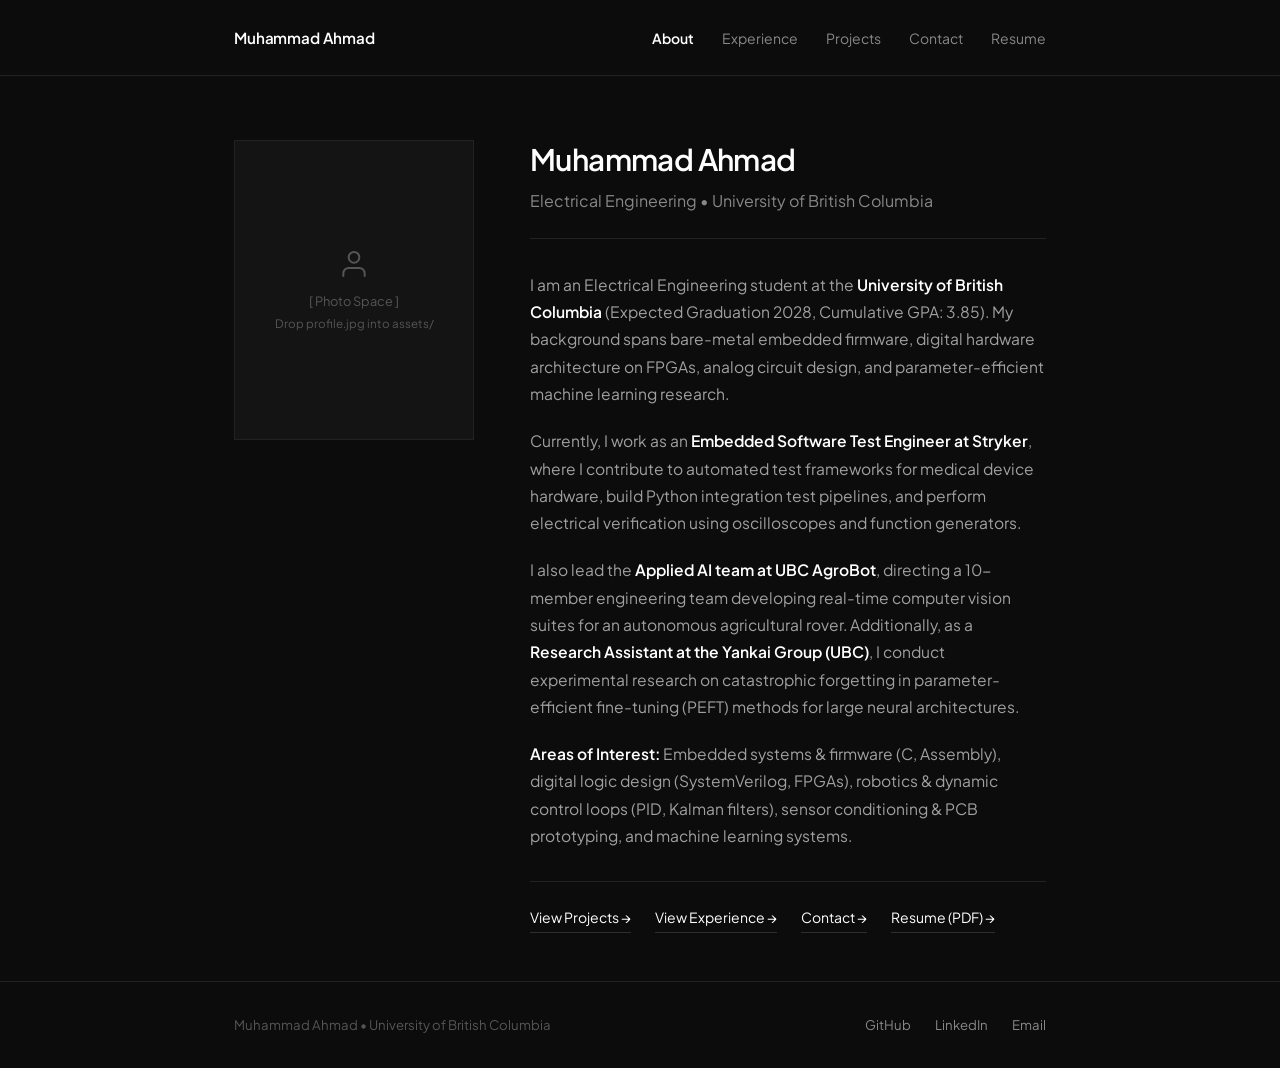
==== index.html @ 7a8ea8fa "Some changes to design" ====
<!DOCTYPE html>
<html lang="en">
<head>
  <meta charset="UTF-8">
  <meta name="viewport" content="width=device-width, initial-scale=1.0">
  <title>Muhammad Ahmad — Electrical Engineering</title>
  <meta name="description" content="Muhammad Ahmad, Electrical & Computer Engineering student at the University of British Columbia.">
  <link rel="stylesheet" href="css/style.css">
</head>
<body>

  <!-- NAVIGATION -->
  <nav class="site-nav">
    <div class="container nav-flex">
      <a href="index.html" class="nav-brand">Muhammad Ahmad</a>

      <ul class="nav-links">
        <li><a href="index.html" class="nav-link active">About</a></li>
        <li><a href="experience.html" class="nav-link">Experience</a></li>
        <li><a href="projects.html" class="nav-link">Projects</a></li>
        <li><a href="contact.html" class="nav-link">Contact</a></li>
        <li><a href="assets/resume.pdf" class="nav-link" target="_blank" rel="noopener noreferrer">Resume</a></li>
      </ul>

      <button class="mobile-btn" aria-label="Menu">
        <svg width="22" height="22" viewBox="0 0 24 24" fill="none" stroke="currentColor" stroke-width="1.75">
          <line x1="3" y1="12" x2="21" y2="12"></line>
          <line x1="3" y1="6" x2="21" y2="6"></line>
          <line x1="3" y1="18" x2="21" y2="18"></line>
        </svg>
      </button>
    </div>
  </nav>

  <!-- MAIN ABOUT CONTENT -->
  <main class="container">
    <div class="about-layout">
      
      <!-- PHOTO CONTAINER -->
      <div class="about-photo-wrap">
        <!-- 
          TO INSERT YOUR PHOTO:
          Replace the placeholder below with:
          <img src="assets/profile.jpg" alt="Muhammad Ahmad" class="photo-img">
        -->
        <div class="photo-placeholder">
          <svg width="32" height="32" viewBox="0 0 24 24" fill="none" stroke="currentColor" stroke-width="1.5" stroke-linecap="round" stroke-linejoin="round">
            <path d="M20 21v-2a4 4 0 0 0-4-4H8a4 4 0 0 0-4 4v2"></path>
            <circle cx="12" cy="7" r="4"></circle>
          </svg>
          <div>[ Photo Space ]</div>
          <div style="font-size: 0.725rem; color: var(--text-subtle); margin-top: 0.25rem;">Drop profile.jpg into assets/</div>
        </div>
      </div>

      <!-- BIO & BACKGROUND -->
      <div class="about-content">
        <h1>Muhammad Ahmad</h1>
        <div class="about-tagline">Electrical Engineering &bull; University of British Columbia</div>

        <div class="about-bio">
          <p>
            I am an Electrical Engineering student at the <strong>University of British Columbia</strong> (Expected Graduation 2028, Cumulative GPA: 3.85). My background spans bare-metal embedded firmware, digital hardware architecture on FPGAs, analog circuit design, and parameter-efficient machine learning research.
          </p>

          <p>
            Currently, I work as an <strong>Embedded Software Test Engineer at Stryker</strong>, where I contribute to automated test frameworks for medical device hardware, build Python integration test pipelines, and perform electrical verification using oscilloscopes and function generators.
          </p>

          <p>
            I also lead the <strong>Applied AI team at UBC AgroBot</strong>, directing a 10-member engineering team developing real-time computer vision suites for an autonomous agricultural rover. Additionally, as a <strong>Research Assistant at the Yankai Group (UBC)</strong>, I conduct experimental research on catastrophic forgetting in parameter-efficient fine-tuning (PEFT) methods for large neural architectures.
          </p>

          <p>
            <strong>Areas of Interest:</strong> Embedded systems &amp; firmware (C, Assembly), digital logic design (SystemVerilog, FPGAs), robotics &amp; dynamic control loops (PID, Kalman filters), sensor conditioning &amp; PCB prototyping, and machine learning systems.
          </p>
        </div>

        <div class="about-links">
          <a href="projects.html" class="text-link">View Projects &rarr;</a>
          <a href="experience.html" class="text-link">View Experience &rarr;</a>
          <a href="contact.html" class="text-link">Contact &rarr;</a>
          <a href="assets/resume.pdf" class="text-link" target="_blank">Resume (PDF) &rarr;</a>
        </div>
      </div>

    </div>
  </main>

  <!-- FOOTER -->
  <footer class="site-footer">
    <div class="container footer-flex">
      <div>Muhammad Ahmad &bull; University of British Columbia</div>
      <div class="footer-links-clean">
        <a href="https://github.com/Sully2005" target="_blank" rel="noopener noreferrer">GitHub</a>
        <a href="https://linkedin.com/in/sulemanahmad2005" target="_blank" rel="noopener noreferrer">LinkedIn</a>
        <a href="mailto:ahmadsuleman726@gmail.com">Email</a>
      </div>
    </div>
  </footer>

  <script src="js/main.js"></script>
</body>
</html>
---- css/style.css ----
/* ==========================================================================
   SWISS EDITORIAL MINIMALISM - MUHAMMAD AHMAD
   Timeless typography, generous whitespace, stark monochrome, zero clutter
   ========================================================================== */

@import url('https://fonts.googleapis.com/css2?family=Plus+Jakarta+Sans:wght@300;400;500;600;700&family=Space+Mono:wght@400;700&display=swap');

:root {
  --bg: #0c0c0c;
  --bg-surface: #141414;
  --bg-surface-hover: #1a1a1a;
  
  --border: #222222;
  --border-light: #2e2e2e;
  
  --text-main: #ffffff;
  --text-muted: #888888;
  --text-subtle: #555555;
  
  --font-sans: 'Plus Jakarta Sans', -apple-system, BlinkMacSystemFont, 'Segoe UI', Helvetica, Arial, sans-serif;
  --font-mono: 'Space Mono', SFMono-Regular, Menlo, Monaco, Consolas, monospace;

  --max-w: 860px;
  --max-w-wide: 1040px;
}

*, *::before, *::after {
  box-sizing: border-box;
  margin: 0;
  padding: 0;
}

html {
  font-size: 16px;
  background-color: var(--bg);
  color: var(--text-main);
  font-family: var(--font-sans);
  -webkit-font-smoothing: antialiased;
  -moz-osx-font-smoothing: grayscale;
  scroll-behavior: smooth;
}

body {
  min-height: 100vh;
  display: flex;
  flex-direction: column;
  background: var(--bg);
  color: var(--text-main);
  line-height: 1.7;
}

/* Typography */
h1, h2, h3, h4 {
  color: var(--text-main);
  font-weight: 600;
  letter-spacing: -0.02em;
  line-height: 1.3;
}

p {
  color: var(--text-muted);
  font-size: 1rem;
  font-weight: 400;
  line-height: 1.75;
}

p strong, li strong {
  color: var(--text-main);
  font-weight: 600;
}

a {
  color: var(--text-main);
  text-decoration: none;
  transition: color 0.15s ease, opacity 0.15s ease;
}

a:hover {
  opacity: 0.7;
}

.mono {
  font-family: var(--font-mono);
}

/* Layout */
.container {
  width: 100%;
  max-width: var(--max-w);
  margin: 0 auto;
  padding: 0 1.5rem;
}

.container-wide {
  width: 100%;
  max-width: var(--max-w-wide);
  margin: 0 auto;
  padding: 0 1.5rem;
}

/* ==========================================================================
   NAVIGATION
   ========================================================================== */
.site-nav {
  border-bottom: 1px solid var(--border);
  padding: 1.5rem 0;
  background: var(--bg);
  position: sticky;
  top: 0;
  z-index: 100;
}

.nav-flex {
  display: flex;
  justify-content: space-between;
  align-items: center;
}

.nav-brand {
  font-size: 0.95rem;
  font-weight: 600;
  color: var(--text-main);
  letter-spacing: -0.01em;
}

.nav-links {
  display: flex;
  align-items: center;
  gap: 1.75rem;
  list-style: none;
}

.nav-link {
  font-size: 0.875rem;
  color: var(--text-muted);
  font-weight: 400;
}

.nav-link:hover, .nav-link.active {
  color: var(--text-main);
  opacity: 1;
}

.nav-link.active {
  font-weight: 600;
}

.mobile-btn {
  display: none;
  background: none;
  border: none;
  color: var(--text-main);
  cursor: pointer;
  padding: 0.25rem;
}

/* ==========================================================================
   ABOUT / PROFILE PAGE
   ========================================================================= */
.about-layout {
  display: grid;
  grid-template-columns: 240px 1fr;
  gap: 3.5rem;
  align-items: start;
  padding: 4rem 0 3rem 0;
}

.about-photo-wrap {
  width: 100%;
}

.photo-placeholder {
  width: 100%;
  aspect-ratio: 4/5;
  background: var(--bg-surface);
  border: 1px solid var(--border);
  display: flex;
  flex-direction: column;
  align-items: center;
  justify-content: center;
  text-align: center;
  padding: 1.5rem;
  color: var(--text-subtle);
  font-size: 0.8rem;
  line-height: 1.5;
}

.photo-placeholder svg {
  margin-bottom: 0.75rem;
  stroke: var(--text-subtle);
}

.photo-img {
  width: 100%;
  aspect-ratio: 4/5;
  object-fit: cover;
  border: 1px solid var(--border);
  display: block;
}

.about-content h1 {
  font-size: 1.85rem;
  margin-bottom: 0.5rem;
}

.about-tagline {
  font-size: 1rem;
  color: var(--text-muted);
  margin-bottom: 2rem;
  padding-bottom: 1.5rem;
  border-bottom: 1px solid var(--border);
}

.about-bio {
  display: flex;
  flex-direction: column;
  gap: 1.25rem;
}

.about-bio p {
  color: #a0a0a0;
  font-size: 0.975rem;
}

.about-links {
  display: flex;
  flex-wrap: wrap;
  gap: 1.5rem;
  margin-top: 2rem;
  padding-top: 1.5rem;
  border-top: 1px solid var(--border);
  font-size: 0.875rem;
}

.text-link {
  color: var(--text-main);
  display: inline-flex;
  align-items: center;
  gap: 0.35rem;
  border-bottom: 1px solid var(--border-light);
  padding-bottom: 2px;
}

.text-link:hover {
  border-color: var(--text-main);
  opacity: 1;
}

/* ==========================================================================
   PAGE HEADERS (GENERAL)
   ========================================================================== */
.page-intro {
  padding: 3.5rem 0 2.5rem 0;
  border-bottom: 1px solid var(--border);
  margin-bottom: 3rem;
}

.page-intro h1 {
  font-size: 1.85rem;
  margin-bottom: 0.5rem;
}

.page-intro p {
  font-size: 1rem;
  color: var(--text-muted);
}

/* ==========================================================================
   PROJECTS (CLEAN & DECLUTTERED)
   ========================================================================== */
.project-entry {
  border-bottom: 1px solid var(--border);
  padding-bottom: 3.5rem;
  margin-bottom: 3.5rem;
}

.project-entry:last-child {
  border-bottom: none;
  padding-bottom: 0;
}

.project-heading {
  margin-bottom: 1.5rem;
}

.project-meta-line {
  font-family: var(--font-mono);
  font-size: 0.775rem;
  color: var(--text-subtle);
  text-transform: uppercase;
  letter-spacing: 0.05em;
  margin-bottom: 0.35rem;
}

.project-name {
  font-size: 1.45rem;
  font-weight: 600;
  margin-bottom: 0.35rem;
}

.project-tools {
  font-size: 0.85rem;
  color: var(--text-muted);
  font-family: var(--font-mono);
}

/* Media Grid for Projects */
.project-media-grid {
  display: grid;
  grid-template-columns: 1fr 1fr;
  gap: 1.25rem;
  margin: 1.5rem 0;
}

.media-box {
  background: var(--bg-surface);
  border: 1px solid var(--border);
  min-height: 200px;
  display: flex;
  flex-direction: column;
  align-items: center;
  justify-content: center;
  text-align: center;
  padding: 1.5rem;
  color: var(--text-subtle);
  font-size: 0.8rem;
}

.media-box img {
  width: 100%;
  height: 100%;
  object-fit: cover;
  display: block;
}

.video-box {
  position: relative;
  width: 100%;
  padding-bottom: 56.25%; /* 16:9 */
  height: 0;
  background: var(--bg-surface);
  border: 1px solid var(--border);
  overflow: hidden;
}

.video-box iframe,
.video-box video {
  position: absolute;
  top: 0;
  left: 0;
  width: 100%;
  height: 100%;
  border: none;
}

.video-box-placeholder {
  position: absolute;
  top: 0;
  left: 0;
  width: 100%;
  height: 100%;
  display: flex;
  flex-direction: column;
  align-items: center;
  justify-content: center;
  text-align: center;
  padding: 1.5rem;
  color: var(--text-subtle);
  font-size: 0.8rem;
}

/* Detailed Write-up */
.project-description {
  display: flex;
  flex-direction: column;
  gap: 1.25rem;
  margin-top: 1.5rem;
}

.project-section-block {
  margin-top: 0.5rem;
}

.project-section-label {
  font-size: 0.85rem;
  font-weight: 600;
  color: var(--text-main);
  text-transform: uppercase;
  letter-spacing: 0.04em;
  margin-bottom: 0.5rem;
}

.clean-list {
  list-style: none;
  display: flex;
  flex-direction: column;
  gap: 0.65rem;
}

.clean-list li {
  color: #a0a0a0;
  font-size: 0.925rem;
  position: relative;
  padding-left: 1.25rem;
  line-height: 1.6;
}

.clean-list li::before {
  content: "—";
  position: absolute;
  left: 0;
  color: var(--text-subtle);
}

.project-footer-links {
  display: flex;
  flex-wrap: wrap;
  gap: 1.5rem;
  margin-top: 1.5rem;
  padding-top: 1rem;
  border-top: 1px solid var(--border);
  font-size: 0.85rem;
}

/* ==========================================================================
   EXPERIENCE (EDITORIAL TIMELINE)
   ========================================================================== */
.exp-group {
  display: flex;
  flex-direction: column;
  gap: 3rem;
  margin-bottom: 4rem;
}

.exp-item {
  display: grid;
  grid-template-columns: 200px 1fr;
  gap: 2.5rem;
  align-items: start;
}

.exp-time {
  font-family: var(--font-mono);
  font-size: 0.8rem;
  color: var(--text-subtle);
  line-height: 1.5;
}

.exp-time .exp-location {
  color: var(--text-subtle);
  display: block;
  margin-top: 0.25rem;
}

.exp-title {
  font-size: 1.15rem;
  font-weight: 600;
  margin-bottom: 0.25rem;
}

.exp-company {
  font-size: 0.925rem;
  color: var(--text-muted);
  margin-bottom: 0.85rem;
}

.exp-bullets {
  list-style: none;
  display: flex;
  flex-direction: column;
  gap: 0.65rem;
}

.exp-bullets li {
  font-size: 0.925rem;
  color: #a0a0a0;
  position: relative;
  padding-left: 1.25rem;
  line-height: 1.6;
}

.exp-bullets li::before {
  content: "—";
  position: absolute;
  left: 0;
  color: var(--text-subtle);
}

/* ==========================================================================
   CONTACT
   ========================================================================== */
.contact-layout {
  display: grid;
  grid-template-columns: 1fr 1fr;
  gap: 3.5rem;
  padding: 1rem 0 3rem 0;
}

.contact-simple-list {
  display: flex;
  flex-direction: column;
  gap: 1.5rem;
}

.contact-row-label {
  font-family: var(--font-mono);
  font-size: 0.75rem;
  text-transform: uppercase;
  color: var(--text-subtle);
  letter-spacing: 0.05em;
  margin-bottom: 0.25rem;
}

.contact-row-value {
  font-size: 0.95rem;
  color: var(--text-main);
}

.contact-form-clean {
  display: flex;
  flex-direction: column;
  gap: 1.25rem;
}

.form-field {
  display: flex;
  flex-direction: column;
  gap: 0.35rem;
}

.form-field label {
  font-family: var(--font-mono);
  font-size: 0.75rem;
  text-transform: uppercase;
  color: var(--text-subtle);
  letter-spacing: 0.04em;
}

.form-input {
  background: var(--bg-surface);
  border: 1px solid var(--border);
  color: var(--text-main);
  padding: 0.75rem 0.9rem;
  font-family: var(--font-sans);
  font-size: 0.9rem;
  border-radius: 0;
  transition: border-color 0.15s ease;
}

.form-input:focus {
  outline: none;
  border-color: var(--text-main);
}

textarea.form-input {
  resize: vertical;
  min-height: 110px;
}

.submit-btn {
  background: var(--text-main);
  color: var(--bg);
  border: 1px solid var(--text-main);
  padding: 0.75rem 1.5rem;
  font-weight: 600;
  font-size: 0.85rem;
  cursor: pointer;
  transition: opacity 0.15s ease;
}

.submit-btn:hover {
  opacity: 0.85;
}

/* Toast */
.toast {
  position: fixed;
  bottom: 2rem;
  right: 2rem;
  background: var(--text-main);
  color: var(--bg);
  padding: 0.65rem 1.2rem;
  font-size: 0.825rem;
  font-weight: 500;
  opacity: 0;
  transform: translateY(8px);
  pointer-events: none;
  transition: all 0.2s ease;
  z-index: 1000;
}

.toast.show {
  opacity: 1;
  transform: translateY(0);
}

/* ==========================================================================
   FOOTER
   ========================================================================== */
.site-footer {
  margin-top: auto;
  border-top: 1px solid var(--border);
  padding: 2rem 0;
  font-size: 0.825rem;
  color: var(--text-subtle);
}

.footer-flex {
  display: flex;
  justify-content: space-between;
  align-items: center;
  flex-wrap: wrap;
  gap: 1rem;
}

.footer-links-clean {
  display: flex;
  gap: 1.5rem;
}

.footer-links-clean a {
  color: var(--text-muted);
}

.footer-links-clean a:hover {
  color: var(--text-main);
}

/* ==========================================================================
   RESPONSIVE
   ========================================================================== */
@media (max-width: 768px) {
  .about-layout {
    grid-template-columns: 1fr;
    gap: 2rem;
  }

  .about-photo-wrap {
    max-width: 220px;
  }

  .project-media-grid {
    grid-template-columns: 1fr;
  }

  .exp-item {
    grid-template-columns: 1fr;
    gap: 0.5rem;
  }

  .contact-layout {
    grid-template-columns: 1fr;
    gap: 2.5rem;
  }

  .nav-links {
    display: none;
    position: absolute;
    top: 100%;
    left: 0;
    width: 100%;
    background: var(--bg);
    border-bottom: 1px solid var(--border);
    flex-direction: column;
    padding: 1.5rem;
    gap: 1rem;
    align-items: flex-start;
  }

  .nav-links.open {
    display: flex;
  }

  .mobile-btn {
    display: block;
  }
}
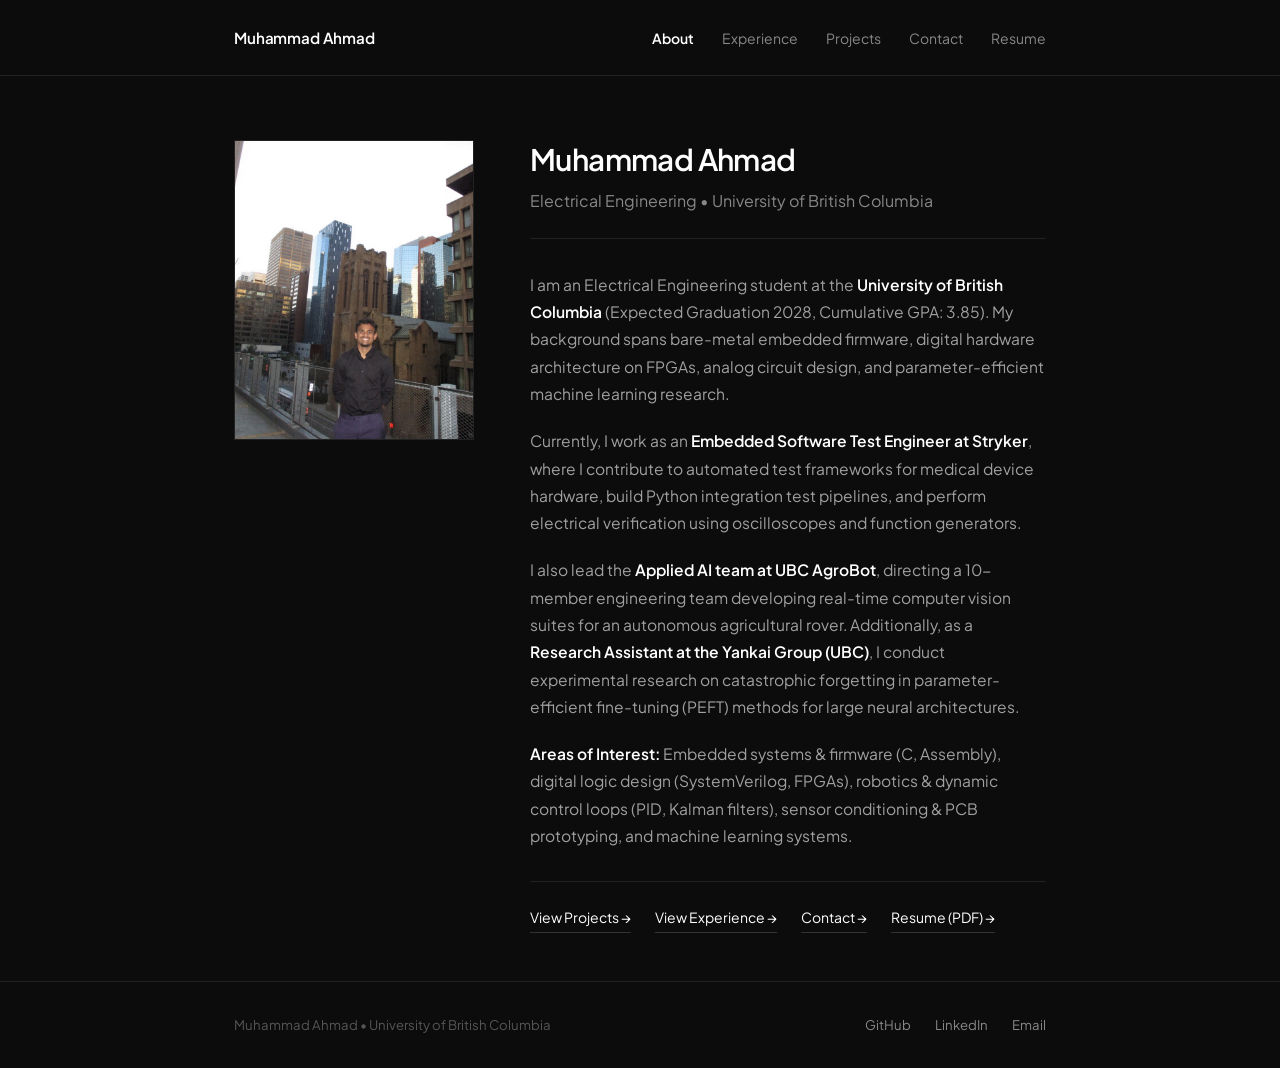
==== commit 43bb5c08: "Added pictures and videos" ====
--- a/index.html
+++ b/index.html
@@ -38,19 +38,7 @@
       
       <!-- PHOTO CONTAINER -->
       <div class="about-photo-wrap">
-        <!-- 
-          TO INSERT YOUR PHOTO:
-          Replace the placeholder below with:
-          <img src="assets/profile.jpg" alt="Muhammad Ahmad" class="photo-img">
-        -->
-        <div class="photo-placeholder">
-          <svg width="32" height="32" viewBox="0 0 24 24" fill="none" stroke="currentColor" stroke-width="1.5" stroke-linecap="round" stroke-linejoin="round">
-            <path d="M20 21v-2a4 4 0 0 0-4-4H8a4 4 0 0 0-4 4v2"></path>
-            <circle cx="12" cy="7" r="4"></circle>
-          </svg>
-          <div>[ Photo Space ]</div>
-          <div style="font-size: 0.725rem; color: var(--text-subtle); margin-top: 0.25rem;">Drop profile.jpg into assets/</div>
-        </div>
+        <img src="assets/profile.jpg" alt="Muhammad Ahmad" class="photo-img">
       </div>
 
       <!-- BIO & BACKGROUND -->
--- a/css/style.css
+++ b/css/style.css
@@ -1,6 +1,7 @@
 /* ==========================================================================
    SWISS EDITORIAL MINIMALISM - MUHAMMAD AHMAD
-   Timeless typography, generous whitespace, stark monochrome, zero clutter
+   Inspired by David Reina & Swiss Design Principles
+   Pure monochrome, generous whitespace, pristine typography, zero bloat
    ========================================================================== */
 
 @import url('https://fonts.googleapis.com/css2?family=Plus+Jakarta+Sans:wght@300;400;500;600;700&family=Space+Mono:wght@400;700&display=swap');
@@ -8,10 +9,11 @@
 :root {
   --bg: #0c0c0c;
   --bg-surface: #141414;
-  --bg-surface-hover: #1a1a1a;
+  --bg-surface-hover: #1c1c1c;
   
   --border: #222222;
-  --border-light: #2e2e2e;
+  --border-light: #333333;
+  --border-active: #ffffff;
   
   --text-main: #ffffff;
   --text-muted: #888888;
@@ -156,7 +158,7 @@
 
 /* ==========================================================================
    ABOUT / PROFILE PAGE
-   ========================================================================= */
+   ========================================================================== */
 .about-layout {
   display: grid;
   grid-template-columns: 240px 1fr;
@@ -239,6 +241,7 @@
   gap: 0.35rem;
   border-bottom: 1px solid var(--border-light);
   padding-bottom: 2px;
+  cursor: pointer;
 }
 
 .text-link:hover {
@@ -250,9 +253,9 @@
    PAGE HEADERS (GENERAL)
    ========================================================================== */
 .page-intro {
-  padding: 3.5rem 0 2.5rem 0;
+  padding: 3.5rem 0 2rem 0;
   border-bottom: 1px solid var(--border);
-  margin-bottom: 3rem;
+  margin-bottom: 2.5rem;
 }
 
 .page-intro h1 {
@@ -266,56 +269,196 @@
 }
 
 /* ==========================================================================
-   PROJECTS (CLEAN & DECLUTTERED)
-   ========================================================================== */
-.project-entry {
+   PROJECTS: CARD GRID (MAIN VIEW)
+   ========================================================================== */
+.projects-grid {
+  display: grid;
+  grid-template-columns: repeat(2, 1fr);
+  gap: 2rem;
+  margin-bottom: 4rem;
+  transition: opacity 0.2s ease;
+}
+
+.project-card-item {
+  background: var(--bg-surface);
+  border: 1px solid var(--border);
+  cursor: pointer;
+  transition: all 0.2s ease;
+  display: flex;
+  flex-direction: column;
+  overflow: hidden;
+  text-align: left;
+}
+
+.project-card-item:hover {
+  border-color: var(--border-light);
+  background: var(--bg-surface-hover);
+  transform: translateY(-3px);
+}
+
+.card-img-box {
+  width: 100%;
+  aspect-ratio: 16/10;
+  background: var(--bg);
   border-bottom: 1px solid var(--border);
-  padding-bottom: 3.5rem;
-  margin-bottom: 3.5rem;
-}
-
-.project-entry:last-child {
-  border-bottom: none;
-  padding-bottom: 0;
-}
-
-.project-heading {
-  margin-bottom: 1.5rem;
-}
-
-.project-meta-line {
+  display: flex;
+  flex-direction: column;
+  align-items: center;
+  justify-content: center;
+  text-align: center;
+  color: var(--text-subtle);
+  font-size: 0.8rem;
+  overflow: hidden;
+  position: relative;
+}
+
+.card-img-box img {
+  width: 100%;
+  height: 100%;
+  object-fit: cover;
+  display: block;
+  transition: transform 0.3s ease;
+}
+
+.project-card-item:hover .card-img-box img {
+  transform: scale(1.03);
+}
+
+.card-content {
+  padding: 1.5rem;
+  display: flex;
+  flex-direction: column;
+  gap: 0.4rem;
+  flex: 1;
+}
+
+.card-tag {
   font-family: var(--font-mono);
-  font-size: 0.775rem;
-  color: var(--text-subtle);
-  text-transform: uppercase;
-  letter-spacing: 0.05em;
-  margin-bottom: 0.35rem;
-}
-
-.project-name {
-  font-size: 1.45rem;
+  font-size: 0.75rem;
+  color: var(--text-muted);
+}
+
+.card-title {
+  font-size: 1.25rem;
   font-weight: 600;
-  margin-bottom: 0.35rem;
-}
-
-.project-tools {
+  color: var(--text-main);
+  line-height: 1.35;
+}
+
+.card-arrow {
+  margin-top: auto;
+  padding-top: 1rem;
+  font-size: 0.825rem;
+  color: var(--text-subtle);
+  display: flex;
+  align-items: center;
+  justify-content: space-between;
+}
+
+.project-card-item:hover .card-arrow {
+  color: var(--text-main);
+}
+
+/* ==========================================================================
+   PROJECTS: EXPANDED SUBMENU VIEW (SINGLE PROJECT CASE STUDY)
+   ========================================================================== */
+.project-submenu-view {
+  display: none;
+  animation: fadeIn 0.25s ease forwards;
+  padding-bottom: 4rem;
+}
+
+.project-submenu-view.active {
+  display: block;
+}
+
+@keyframes fadeIn {
+  from {
+    opacity: 0;
+    transform: translateY(8px);
+  }
+  to {
+    opacity: 1;
+    transform: translateY(0);
+  }
+}
+
+.submenu-nav-bar {
+  display: flex;
+  justify-content: space-between;
+  align-items: center;
+  padding: 1rem 0;
+  margin-bottom: 2rem;
+  border-bottom: 1px solid var(--border);
+}
+
+.back-btn {
+  background: none;
+  border: none;
+  color: var(--text-muted);
+  font-family: var(--font-sans);
+  font-size: 0.9rem;
+  font-weight: 500;
+  cursor: pointer;
+  display: inline-flex;
+  align-items: center;
+  gap: 0.5rem;
+  transition: color 0.15s ease;
+  padding: 0;
+}
+
+.back-btn:hover {
+  color: var(--text-main);
+}
+
+.submenu-pager {
+  display: flex;
+  gap: 1.25rem;
   font-size: 0.85rem;
-  color: var(--text-muted);
+}
+
+.pager-link {
+  color: var(--text-muted);
+  cursor: pointer;
+  background: none;
+  border: none;
+  font-family: var(--font-sans);
+  font-size: 0.85rem;
+  transition: color 0.15s ease;
+}
+
+.pager-link:hover {
+  color: var(--text-main);
+}
+
+.detail-header {
+  margin-bottom: 2rem;
+}
+
+.detail-title {
+  font-size: 1.85rem;
+  font-weight: 600;
+  margin-bottom: 0.5rem;
+}
+
+.detail-tools {
   font-family: var(--font-mono);
-}
-
-/* Media Grid for Projects */
-.project-media-grid {
+  font-size: 0.875rem;
+  color: var(--text-muted);
+}
+
+/* Media Grid in Submenu View */
+.detail-media-grid {
   display: grid;
   grid-template-columns: 1fr 1fr;
   gap: 1.25rem;
-  margin: 1.5rem 0;
+  margin: 2rem 0;
 }
 
 .media-box {
   background: var(--bg-surface);
   border: 1px solid var(--border);
-  min-height: 200px;
+  min-height: 220px;
   display: flex;
   flex-direction: column;
   align-items: center;
@@ -369,11 +512,11 @@
   font-size: 0.8rem;
 }
 
-/* Detailed Write-up */
-.project-description {
-  display: flex;
-  flex-direction: column;
-  gap: 1.25rem;
+/* Detailed Write-up Layout */
+.detail-content {
+  display: flex;
+  flex-direction: column;
+  gap: 1.5rem;
   margin-top: 1.5rem;
 }
 
@@ -412,14 +555,14 @@
   color: var(--text-subtle);
 }
 
-.project-footer-links {
+.detail-footer-links {
   display: flex;
   flex-wrap: wrap;
-  gap: 1.5rem;
-  margin-top: 1.5rem;
-  padding-top: 1rem;
+  gap: 1.75rem;
+  margin-top: 2rem;
+  padding-top: 1.25rem;
   border-top: 1px solid var(--border);
-  font-size: 0.85rem;
+  font-size: 0.875rem;
 }
 
 /* ==========================================================================
@@ -639,7 +782,12 @@
     max-width: 220px;
   }
 
-  .project-media-grid {
+  .projects-grid {
+    grid-template-columns: 1fr;
+    gap: 1.5rem;
+  }
+
+  .detail-media-grid {
     grid-template-columns: 1fr;
   }
 
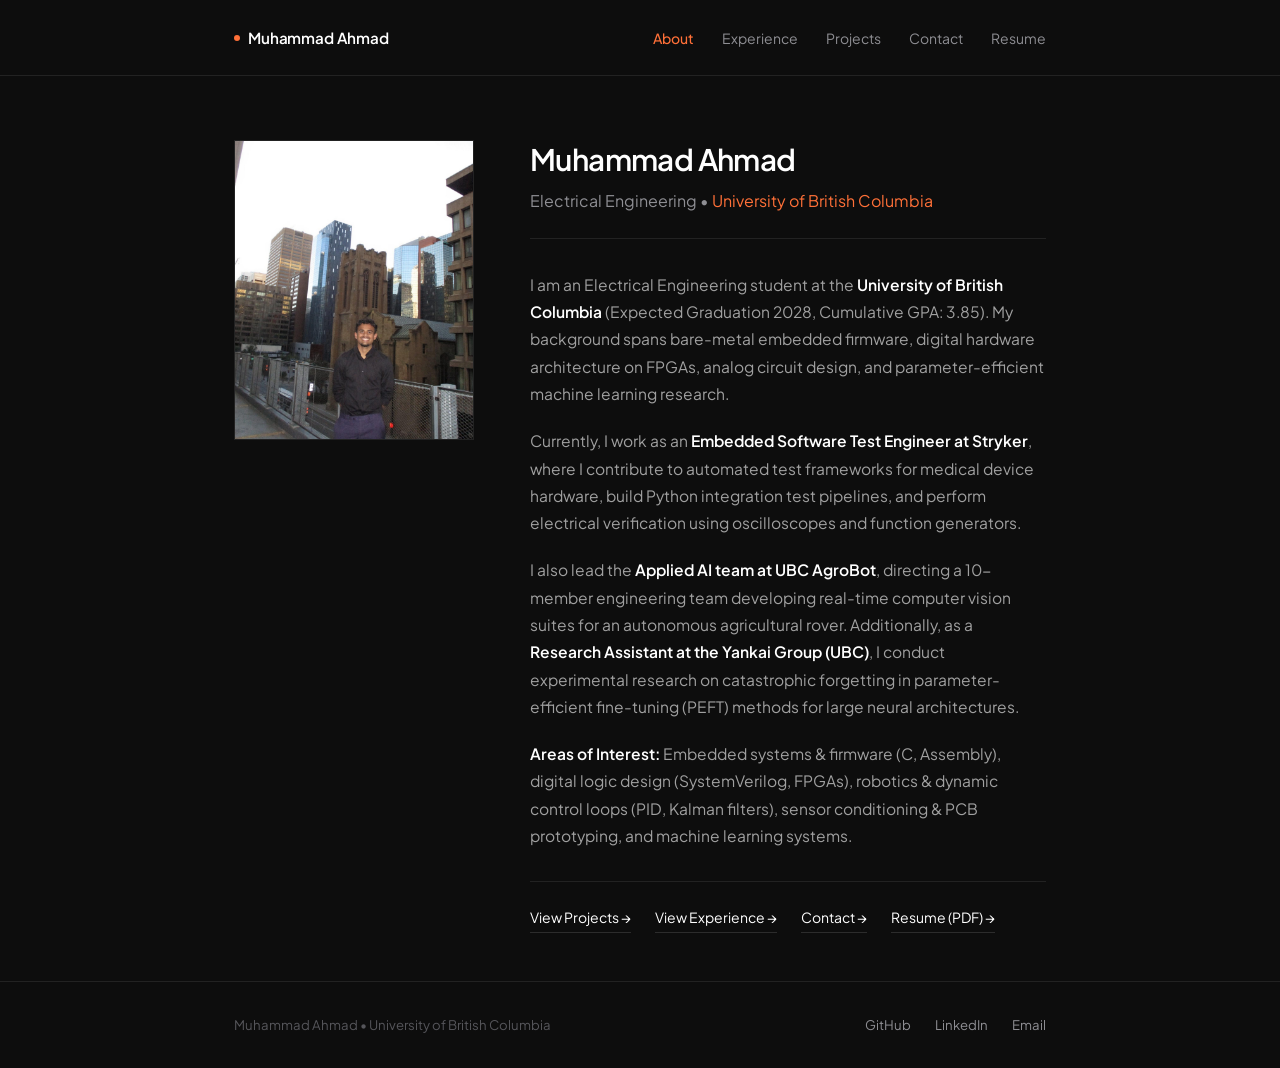
==== commit c835c8d1: "Made slight changes to desgin" ====
--- a/index.html
+++ b/index.html
@@ -12,7 +12,10 @@
   <!-- NAVIGATION -->
   <nav class="site-nav">
     <div class="container nav-flex">
-      <a href="index.html" class="nav-brand">Muhammad Ahmad</a>
+      <a href="index.html" class="nav-brand">
+        <span class="brand-dot"></span>
+        Muhammad Ahmad
+      </a>
 
       <ul class="nav-links">
         <li><a href="index.html" class="nav-link active">About</a></li>
@@ -44,7 +47,7 @@
       <!-- BIO & BACKGROUND -->
       <div class="about-content">
         <h1>Muhammad Ahmad</h1>
-        <div class="about-tagline">Electrical Engineering &bull; University of British Columbia</div>
+        <div class="about-tagline">Electrical Engineering &bull; <span>University of British Columbia</span></div>
 
         <div class="about-bio">
           <p>
--- a/css/style.css
+++ b/css/style.css
@@ -1,23 +1,27 @@
 /* ==========================================================================
    SWISS EDITORIAL MINIMALISM - MUHAMMAD AHMAD
-   Inspired by David Reina & Swiss Design Principles
-   Pure monochrome, generous whitespace, pristine typography, zero bloat
+   Inspired by David Reina (davidreina.com) with subtle Sunset Orange accents
    ========================================================================== */
 
 @import url('https://fonts.googleapis.com/css2?family=Plus+Jakarta+Sans:wght@300;400;500;600;700&family=Space+Mono:wght@400;700&display=swap');
 
 :root {
-  --bg: #0c0c0c;
+  --bg: #0d0d0d;
   --bg-surface: #141414;
-  --bg-surface-hover: #1c1c1c;
+  --bg-surface-hover: #191919;
   
   --border: #222222;
-  --border-light: #333333;
+  --border-light: #2c2c2c;
   --border-active: #ffffff;
   
   --text-main: #ffffff;
-  --text-muted: #888888;
-  --text-subtle: #555555;
+  --text-muted: #8e8e93;
+  --text-subtle: #55555a;
+  
+  /* Subtle Sunset Orange Accent */
+  --accent-orange: #ff7038;
+  --accent-orange-dim: rgba(255, 112, 56, 0.12);
+  --accent-orange-border: rgba(255, 112, 56, 0.35);
   
   --font-sans: 'Plus Jakarta Sans', -apple-system, BlinkMacSystemFont, 'Segoe UI', Helvetica, Arial, sans-serif;
   --font-mono: 'Space Mono', SFMono-Regular, Menlo, Monaco, Consolas, monospace;
@@ -32,6 +36,11 @@
   padding: 0;
 }
 
+::selection {
+  background: var(--accent-orange-dim);
+  color: var(--text-main);
+}
+
 html {
   font-size: 16px;
   background-color: var(--bg);
@@ -78,7 +87,7 @@
 }
 
 a:hover {
-  opacity: 0.7;
+  color: var(--accent-orange);
 }
 
 .mono {
@@ -101,7 +110,7 @@
 }
 
 /* ==========================================================================
-   NAVIGATION
+   NAVIGATION (David Reina style with sunset orange active indicator)
    ========================================================================== */
 .site-nav {
   border-bottom: 1px solid var(--border);
@@ -123,6 +132,17 @@
   font-weight: 600;
   color: var(--text-main);
   letter-spacing: -0.01em;
+  display: flex;
+  align-items: center;
+  gap: 0.5rem;
+}
+
+.brand-dot {
+  width: 6px;
+  height: 6px;
+  border-radius: 50%;
+  background-color: var(--accent-orange);
+  display: inline-block;
 }
 
 .nav-links {
@@ -136,15 +156,17 @@
   font-size: 0.875rem;
   color: var(--text-muted);
   font-weight: 400;
-}
-
-.nav-link:hover, .nav-link.active {
-  color: var(--text-main);
-  opacity: 1;
-}
-
+  transition: color 0.15s ease;
+}
+
+.nav-link:hover {
+  color: var(--text-main);
+}
+
+/* Active navigation item uses subtle sunset orange */
 .nav-link.active {
-  font-weight: 600;
+  color: var(--accent-orange);
+  font-weight: 500;
 }
 
 .mobile-btn {
@@ -171,33 +193,17 @@
   width: 100%;
 }
 
-.photo-placeholder {
-  width: 100%;
-  aspect-ratio: 4/5;
-  background: var(--bg-surface);
-  border: 1px solid var(--border);
-  display: flex;
-  flex-direction: column;
-  align-items: center;
-  justify-content: center;
-  text-align: center;
-  padding: 1.5rem;
-  color: var(--text-subtle);
-  font-size: 0.8rem;
-  line-height: 1.5;
-}
-
-.photo-placeholder svg {
-  margin-bottom: 0.75rem;
-  stroke: var(--text-subtle);
-}
-
 .photo-img {
   width: 100%;
   aspect-ratio: 4/5;
   object-fit: cover;
   border: 1px solid var(--border);
   display: block;
+  transition: border-color 0.2s ease;
+}
+
+.photo-img:hover {
+  border-color: var(--accent-orange-border);
 }
 
 .about-content h1 {
@@ -211,6 +217,10 @@
   margin-bottom: 2rem;
   padding-bottom: 1.5rem;
   border-bottom: 1px solid var(--border);
+}
+
+.about-tagline span {
+  color: var(--accent-orange);
 }
 
 .about-bio {
@@ -242,10 +252,12 @@
   border-bottom: 1px solid var(--border-light);
   padding-bottom: 2px;
   cursor: pointer;
+  transition: all 0.15s ease;
 }
 
 .text-link:hover {
-  border-color: var(--text-main);
+  color: var(--accent-orange);
+  border-color: var(--accent-orange);
   opacity: 1;
 }
 
@@ -299,15 +311,11 @@
 .card-img-box {
   width: 100%;
   aspect-ratio: 16/10;
-  background: var(--bg);
+  background: #000000;
   border-bottom: 1px solid var(--border);
   display: flex;
-  flex-direction: column;
   align-items: center;
   justify-content: center;
-  text-align: center;
-  color: var(--text-subtle);
-  font-size: 0.8rem;
   overflow: hidden;
   position: relative;
 }
@@ -336,6 +344,7 @@
   font-family: var(--font-mono);
   font-size: 0.75rem;
   color: var(--text-muted);
+  transition: color 0.15s ease;
 }
 
 .card-title {
@@ -353,10 +362,15 @@
   display: flex;
   align-items: center;
   justify-content: space-between;
+  transition: color 0.15s ease;
 }
 
 .project-card-item:hover .card-arrow {
-  color: var(--text-main);
+  color: var(--accent-orange);
+}
+
+.project-card-item:hover .card-tag {
+  color: var(--accent-orange);
 }
 
 /* ==========================================================================
@@ -408,7 +422,7 @@
 }
 
 .back-btn:hover {
-  color: var(--text-main);
+  color: var(--accent-orange);
 }
 
 .submenu-pager {
@@ -428,7 +442,7 @@
 }
 
 .pager-link:hover {
-  color: var(--text-main);
+  color: var(--accent-orange);
 }
 
 .detail-header {
@@ -460,13 +474,9 @@
   border: 1px solid var(--border);
   min-height: 220px;
   display: flex;
-  flex-direction: column;
   align-items: center;
   justify-content: center;
-  text-align: center;
-  padding: 1.5rem;
-  color: var(--text-subtle);
-  font-size: 0.8rem;
+  overflow: hidden;
 }
 
 .media-box img {
@@ -481,7 +491,7 @@
   width: 100%;
   padding-bottom: 56.25%; /* 16:9 */
   height: 0;
-  background: var(--bg-surface);
+  background: #000000;
   border: 1px solid var(--border);
   overflow: hidden;
 }
@@ -496,22 +506,6 @@
   border: none;
 }
 
-.video-box-placeholder {
-  position: absolute;
-  top: 0;
-  left: 0;
-  width: 100%;
-  height: 100%;
-  display: flex;
-  flex-direction: column;
-  align-items: center;
-  justify-content: center;
-  text-align: center;
-  padding: 1.5rem;
-  color: var(--text-subtle);
-  font-size: 0.8rem;
-}
-
 /* Detailed Write-up Layout */
 .detail-content {
   display: flex;
@@ -531,6 +525,18 @@
   text-transform: uppercase;
   letter-spacing: 0.04em;
   margin-bottom: 0.5rem;
+  display: flex;
+  align-items: center;
+  gap: 0.5rem;
+}
+
+.project-section-label::before {
+  content: '';
+  width: 4px;
+  height: 4px;
+  border-radius: 50%;
+  background-color: var(--accent-orange);
+  display: inline-block;
 }
 
 .clean-list {
@@ -605,6 +611,10 @@
   font-size: 0.925rem;
   color: var(--text-muted);
   margin-bottom: 0.85rem;
+}
+
+.exp-company span {
+  color: var(--accent-orange);
 }
 
 .exp-bullets {
@@ -692,7 +702,7 @@
 
 .form-input:focus {
   outline: none;
-  border-color: var(--text-main);
+  border-color: var(--accent-orange-border);
 }
 
 textarea.form-input {
@@ -708,11 +718,13 @@
   font-weight: 600;
   font-size: 0.85rem;
   cursor: pointer;
-  transition: opacity 0.15s ease;
+  transition: all 0.15s ease;
 }
 
 .submit-btn:hover {
-  opacity: 0.85;
+  background: var(--accent-orange);
+  border-color: var(--accent-orange);
+  color: #ffffff;
 }
 
 /* Toast */
@@ -730,6 +742,7 @@
   pointer-events: none;
   transition: all 0.2s ease;
   z-index: 1000;
+  border-left: 2px solid var(--accent-orange);
 }
 
 .toast.show {
@@ -766,7 +779,7 @@
 }
 
 .footer-links-clean a:hover {
-  color: var(--text-main);
+  color: var(--accent-orange);
 }
 
 /* ==========================================================================
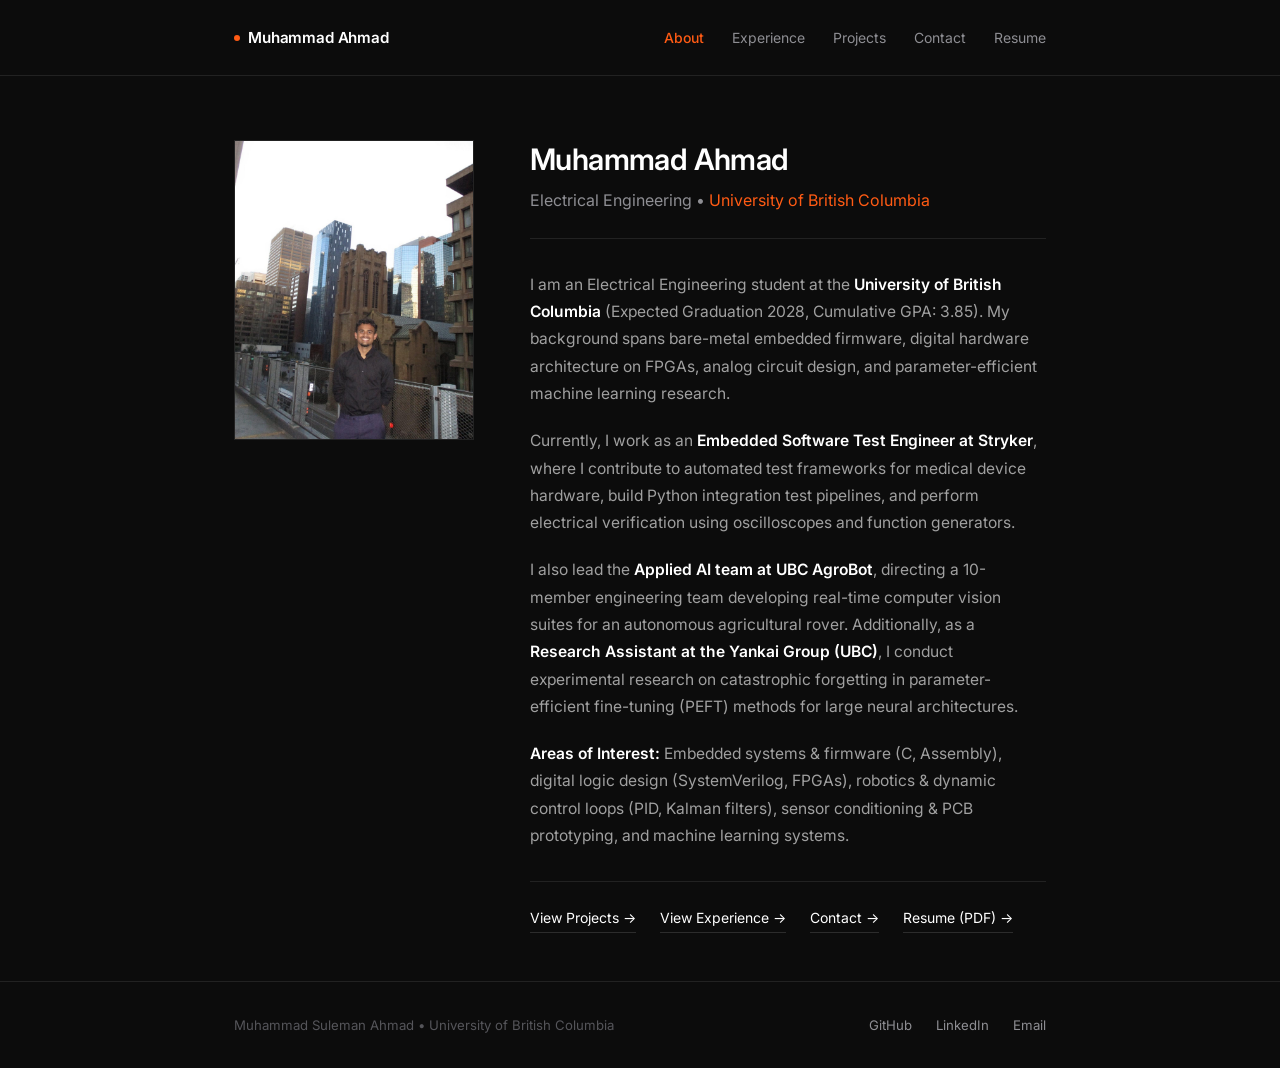
==== commit 659b7a55: "Changed description" ====
--- a/index.html
+++ b/index.html
@@ -81,7 +81,7 @@
   <!-- FOOTER -->
   <footer class="site-footer">
     <div class="container footer-flex">
-      <div>Muhammad Ahmad &bull; University of British Columbia</div>
+      <div>Muhammad Suleman Ahmad &bull; University of British Columbia</div>
       <div class="footer-links-clean">
         <a href="https://github.com/Sully2005" target="_blank" rel="noopener noreferrer">GitHub</a>
         <a href="https://linkedin.com/in/sulemanahmad2005" target="_blank" rel="noopener noreferrer">LinkedIn</a>
--- a/css/style.css
+++ b/css/style.css
@@ -1,12 +1,14 @@
 /* ==========================================================================
-   SWISS EDITORIAL MINIMALISM - MUHAMMAD AHMAD
-   Inspired by David Reina (davidreina.com) with subtle Sunset Orange accents
-   ========================================================================== */
-
-@import url('https://fonts.googleapis.com/css2?family=Plus+Jakarta+Sans:wght@300;400;500;600;700&family=Space+Mono:wght@400;700&display=swap');
+   SWISS EDITORIAL MINIMALISM - MUHAMMAD SULEMAN AHMAD
+   Inspired by David Reina (davidreina.com)
+   Typography: Untitled Sans / System Sans & Monospace
+   Accent: Sunset Orange (#ff5b14)
+   ========================================================================== */
+
+@import url('https://fonts.googleapis.com/css2?family=Inter:wght@300;400;500;600;700&display=swap');
 
 :root {
-  --bg: #0d0d0d;
+  --bg: #0c0c0c;
   --bg-surface: #141414;
   --bg-surface-hover: #191919;
   
@@ -18,13 +20,13 @@
   --text-muted: #8e8e93;
   --text-subtle: #55555a;
   
-  /* Subtle Sunset Orange Accent */
-  --accent-orange: #ff7038;
-  --accent-orange-dim: rgba(255, 112, 56, 0.12);
-  --accent-orange-border: rgba(255, 112, 56, 0.35);
+  /* Exact David Reina Sunset Orange */
+  --accent-orange: #ff5b14;
+  --accent-orange-dim: rgba(255, 91, 20, 0.12);
+  --accent-orange-border: rgba(255, 91, 20, 0.35);
   
-  --font-sans: 'Plus Jakarta Sans', -apple-system, BlinkMacSystemFont, 'Segoe UI', Helvetica, Arial, sans-serif;
-  --font-mono: 'Space Mono', SFMono-Regular, Menlo, Monaco, Consolas, monospace;
+  --font-sans: 'Untitled Sans', 'Inter', -apple-system, BlinkMacSystemFont, "Segoe UI", Roboto, "Helvetica Neue", Arial, sans-serif;
+  --font-mono: ui-monospace, SFMono-Regular, Menlo, Monaco, Consolas, "Liberation Mono", "Courier New", monospace;
 
   --max-w: 860px;
   --max-w-wide: 1040px;
@@ -110,7 +112,7 @@
 }
 
 /* ==========================================================================
-   NAVIGATION (David Reina style with sunset orange active indicator)
+   NAVIGATION
    ========================================================================== */
 .site-nav {
   border-bottom: 1px solid var(--border);
@@ -163,7 +165,6 @@
   color: var(--text-main);
 }
 
-/* Active navigation item uses subtle sunset orange */
 .nav-link.active {
   color: var(--accent-orange);
   font-weight: 500;
@@ -572,12 +573,12 @@
 }
 
 /* ==========================================================================
-   EXPERIENCE (EDITORIAL TIMELINE)
+   EXPERIENCE (EDITORIAL CONVERSATIONAL TIMELINE)
    ========================================================================== */
 .exp-group {
   display: flex;
   flex-direction: column;
-  gap: 3rem;
+  gap: 3.5rem;
   margin-bottom: 4rem;
 }
 
@@ -617,26 +618,15 @@
   color: var(--accent-orange);
 }
 
-.exp-bullets {
-  list-style: none;
-  display: flex;
-  flex-direction: column;
-  gap: 0.65rem;
-}
-
-.exp-bullets li {
-  font-size: 0.925rem;
+.exp-narrative {
   color: #a0a0a0;
-  position: relative;
-  padding-left: 1.25rem;
-  line-height: 1.6;
-}
-
-.exp-bullets li::before {
-  content: "—";
-  position: absolute;
-  left: 0;
-  color: var(--text-subtle);
+  font-size: 0.975rem;
+  line-height: 1.75;
+}
+
+.exp-narrative strong {
+  color: var(--text-main);
+  font-weight: 500;
 }
 
 /* ==========================================================================
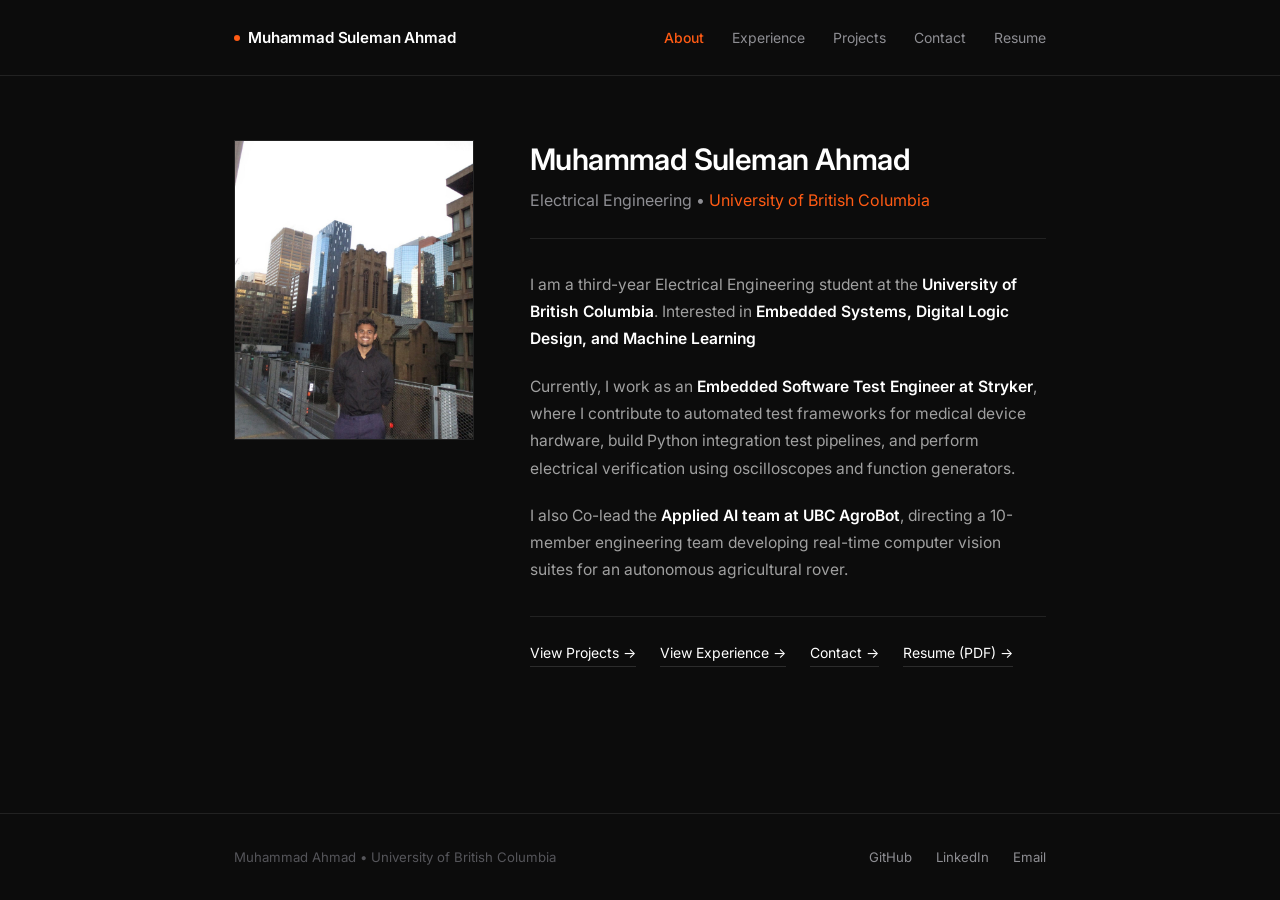
==== commit f83b4c8b: "Description" ====
--- a/index.html
+++ b/index.html
@@ -1,12 +1,15 @@
 <!DOCTYPE html>
 <html lang="en">
+
 <head>
   <meta charset="UTF-8">
   <meta name="viewport" content="width=device-width, initial-scale=1.0">
-  <title>Muhammad Ahmad — Electrical Engineering</title>
-  <meta name="description" content="Muhammad Ahmad, Electrical & Computer Engineering student at the University of British Columbia.">
+  <title>Muhammad Suleman Ahmad — Electrical Engineering</title>
+  <meta name="description"
+    content="Muhammad Suleman Ahmad, Electrical Engineering student at the University of British Columbia.">
   <link rel="stylesheet" href="css/style.css">
 </head>
+
 <body>
 
   <!-- NAVIGATION -->
@@ -14,7 +17,7 @@
     <div class="container nav-flex">
       <a href="index.html" class="nav-brand">
         <span class="brand-dot"></span>
-        Muhammad Ahmad
+        Muhammad Suleman Ahmad
       </a>
 
       <ul class="nav-links">
@@ -38,7 +41,7 @@
   <!-- MAIN ABOUT CONTENT -->
   <main class="container">
     <div class="about-layout">
-      
+
       <!-- PHOTO CONTAINER -->
       <div class="about-photo-wrap">
         <img src="assets/profile.jpg" alt="Muhammad Ahmad" class="photo-img">
@@ -46,24 +49,24 @@
 
       <!-- BIO & BACKGROUND -->
       <div class="about-content">
-        <h1>Muhammad Ahmad</h1>
+        <h1>Muhammad Suleman Ahmad</h1>
         <div class="about-tagline">Electrical Engineering &bull; <span>University of British Columbia</span></div>
 
         <div class="about-bio">
           <p>
-            I am an Electrical Engineering student at the <strong>University of British Columbia</strong> (Expected Graduation 2028, Cumulative GPA: 3.85). My background spans bare-metal embedded firmware, digital hardware architecture on FPGAs, analog circuit design, and parameter-efficient machine learning research.
+            I am a third-year Electrical Engineering student at the <strong>University of British Columbia</strong>.
+            Interested in <strong>Embedded Systems, Digital Logic Design, and Machine Learning</strong>
           </p>
 
           <p>
-            Currently, I work as an <strong>Embedded Software Test Engineer at Stryker</strong>, where I contribute to automated test frameworks for medical device hardware, build Python integration test pipelines, and perform electrical verification using oscilloscopes and function generators.
+            Currently, I work as an <strong>Embedded Software Test Engineer at Stryker</strong>, where I contribute to
+            automated test frameworks for medical device hardware, build Python integration test pipelines, and perform
+            electrical verification using oscilloscopes and function generators.
           </p>
 
           <p>
-            I also lead the <strong>Applied AI team at UBC AgroBot</strong>, directing a 10-member engineering team developing real-time computer vision suites for an autonomous agricultural rover. Additionally, as a <strong>Research Assistant at the Yankai Group (UBC)</strong>, I conduct experimental research on catastrophic forgetting in parameter-efficient fine-tuning (PEFT) methods for large neural architectures.
-          </p>
-
-          <p>
-            <strong>Areas of Interest:</strong> Embedded systems &amp; firmware (C, Assembly), digital logic design (SystemVerilog, FPGAs), robotics &amp; dynamic control loops (PID, Kalman filters), sensor conditioning &amp; PCB prototyping, and machine learning systems.
+            I also Co-lead the <strong>Applied AI team at UBC AgroBot</strong>, directing a 10-member engineering team
+            developing real-time computer vision suites for an autonomous agricultural rover.
           </p>
         </div>
 
@@ -81,7 +84,7 @@
   <!-- FOOTER -->
   <footer class="site-footer">
     <div class="container footer-flex">
-      <div>Muhammad Suleman Ahmad &bull; University of British Columbia</div>
+      <div>Muhammad Ahmad &bull; University of British Columbia</div>
       <div class="footer-links-clean">
         <a href="https://github.com/Sully2005" target="_blank" rel="noopener noreferrer">GitHub</a>
         <a href="https://linkedin.com/in/sulemanahmad2005" target="_blank" rel="noopener noreferrer">LinkedIn</a>
@@ -92,4 +95,5 @@
 
   <script src="js/main.js"></script>
 </body>
-</html>
+
+</html>
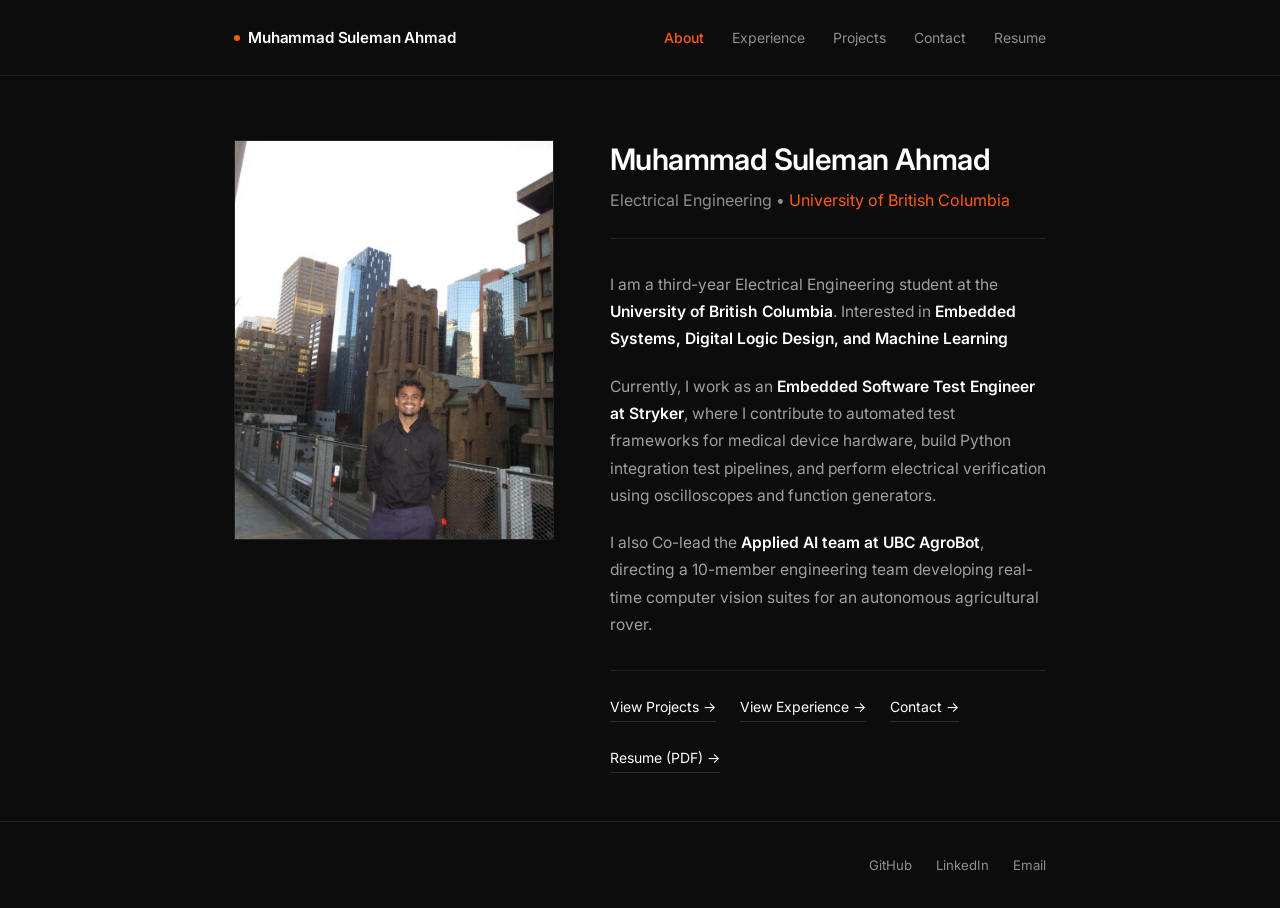
==== commit 6a2a9e05: "Enlarge picture and remove unneccesary text" ====
--- a/index.html
+++ b/index.html
@@ -84,7 +84,6 @@
   <!-- FOOTER -->
   <footer class="site-footer">
     <div class="container footer-flex">
-      <div>Muhammad Ahmad &bull; University of British Columbia</div>
       <div class="footer-links-clean">
         <a href="https://github.com/Sully2005" target="_blank" rel="noopener noreferrer">GitHub</a>
         <a href="https://linkedin.com/in/sulemanahmad2005" target="_blank" rel="noopener noreferrer">LinkedIn</a>
--- a/css/style.css
+++ b/css/style.css
@@ -184,7 +184,7 @@
    ========================================================================== */
 .about-layout {
   display: grid;
-  grid-template-columns: 240px 1fr;
+  grid-template-columns: 320px 1fr;
   gap: 3.5rem;
   align-items: start;
   padding: 4rem 0 3rem 0;
@@ -753,7 +753,7 @@
 
 .footer-flex {
   display: flex;
-  justify-content: space-between;
+  justify-content: flex-end;
   align-items: center;
   flex-wrap: wrap;
   gap: 1rem;
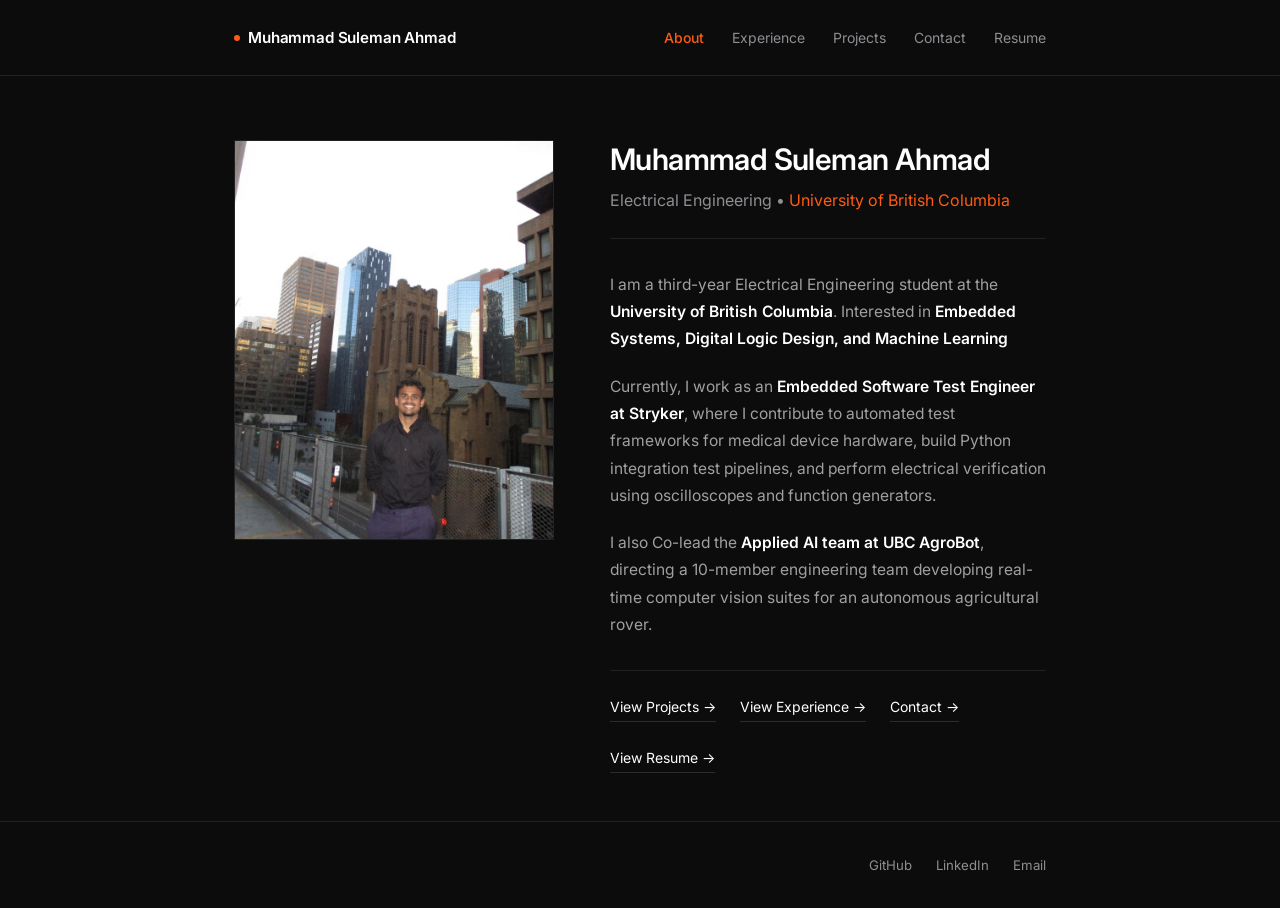
==== commit 24cf646f: "Resume preview added" ====
--- a/index.html
+++ b/index.html
@@ -25,7 +25,7 @@
         <li><a href="experience.html" class="nav-link">Experience</a></li>
         <li><a href="projects.html" class="nav-link">Projects</a></li>
         <li><a href="contact.html" class="nav-link">Contact</a></li>
-        <li><a href="assets/resume.pdf" class="nav-link" target="_blank" rel="noopener noreferrer">Resume</a></li>
+        <li><a href="resume.html" class="nav-link">Resume</a></li>
       </ul>
 
       <button class="mobile-btn" aria-label="Menu">
@@ -74,7 +74,7 @@
           <a href="projects.html" class="text-link">View Projects &rarr;</a>
           <a href="experience.html" class="text-link">View Experience &rarr;</a>
           <a href="contact.html" class="text-link">Contact &rarr;</a>
-          <a href="assets/resume.pdf" class="text-link" target="_blank">Resume (PDF) &rarr;</a>
+          <a href="resume.html" class="text-link">View Resume &rarr;</a>
         </div>
       </div>
 
--- a/css/style.css
+++ b/css/style.css
@@ -773,6 +773,79 @@
 }
 
 /* ==========================================================================
+   RESUME PREVIEW VIEWER
+   ========================================================================== */
+.resume-actions {
+  display: flex;
+  align-items: center;
+  gap: 0.75rem;
+  flex-wrap: wrap;
+}
+
+.btn-primary {
+  display: inline-flex;
+  align-items: center;
+  background: var(--text-main);
+  color: var(--bg);
+  font-family: var(--font-sans);
+  font-size: 0.85rem;
+  font-weight: 600;
+  padding: 0.6rem 1.15rem;
+  border: 1px solid var(--text-main);
+  cursor: pointer;
+  transition: all 0.15s ease;
+  text-decoration: none;
+}
+
+.btn-primary:hover {
+  background: var(--accent-orange);
+  border-color: var(--accent-orange);
+  color: #ffffff;
+}
+
+.btn-secondary {
+  display: inline-flex;
+  align-items: center;
+  background: var(--bg-surface);
+  color: var(--text-main);
+  font-family: var(--font-sans);
+  font-size: 0.85rem;
+  font-weight: 500;
+  padding: 0.6rem 1.15rem;
+  border: 1px solid var(--border);
+  cursor: pointer;
+  transition: all 0.15s ease;
+  text-decoration: none;
+}
+
+.btn-secondary:hover {
+  border-color: var(--accent-orange);
+  color: var(--accent-orange);
+}
+
+.resume-viewer-wrap {
+  width: 100%;
+  margin: 1.5rem 0 4rem 0;
+  display: flex;
+  justify-content: center;
+}
+
+.resume-sheet {
+  width: 100%;
+  max-width: 840px;
+  background: #ffffff;
+  border: 1px solid var(--border);
+  box-shadow: 0 12px 40px rgba(0, 0, 0, 0.6);
+  overflow: hidden;
+}
+
+.resume-preview-img {
+  width: 100%;
+  height: auto;
+  display: block;
+}
+
+/* ==========================================================================
    RESPONSIVE
    ========================================================================== */
 @media (max-width: 768px) {
